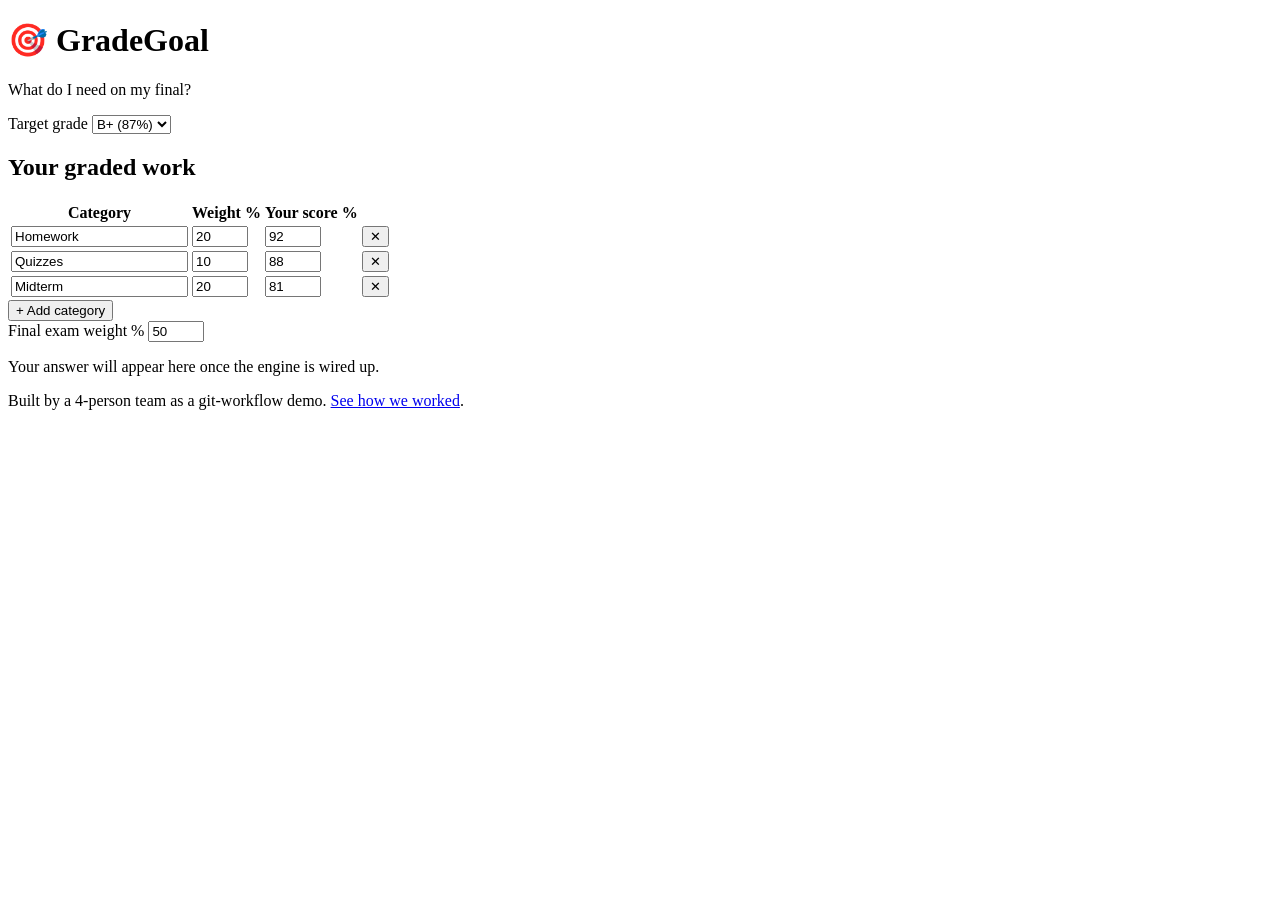
==== index.html @ ec5f2b6c "feat: add page skeleton with category table" ====
<!DOCTYPE html>
<html lang="en">
<head>
  <meta charset="UTF-8">
  <meta name="viewport" content="width=device-width, initial-scale=1.0">
  <title>GradeGoal — What do I need on my final?</title>
  <meta name="description" content="Find out the exact score you need on your final exam to hit your target grade.">
  <link rel="stylesheet" href="css/styles.css">
</head>
<body>
  <header class="topbar">
    <h1>🎯 GradeGoal</h1>
    <p class="tagline">What do I need on my final?</p>
  </header>

  <main class="card">
    <section class="target-row">
      <label for="target-grade">Target grade</label>
      <select id="target-grade">
        <option value="93">A (93%)</option>
        <option value="90">A− (90%)</option>
        <option value="87" selected>B+ (87%)</option>
        <option value="83">B (83%)</option>
        <option value="80">B− (80%)</option>
        <option value="77">C+ (77%)</option>
        <option value="70">C (70%)</option>
        <option value="60">D (60%)</option>
      </select>
    </section>

    <section class="categories">
      <h2>Your graded work</h2>
      <table id="category-table">
        <thead>
          <tr><th>Category</th><th>Weight %</th><th>Your score %</th><th></th></tr>
        </thead>
        <tbody id="category-rows">
          <tr>
            <td><input type="text" value="Homework" aria-label="Category name"></td>
            <td><input type="number" value="20" min="0" max="100" aria-label="Weight"></td>
            <td><input type="number" value="92" min="0" max="100" aria-label="Score"></td>
            <td><button class="remove-row" aria-label="Remove category">✕</button></td>
          </tr>
          <tr>
            <td><input type="text" value="Quizzes" aria-label="Category name"></td>
            <td><input type="number" value="10" min="0" max="100" aria-label="Weight"></td>
            <td><input type="number" value="88" min="0" max="100" aria-label="Score"></td>
            <td><button class="remove-row" aria-label="Remove category">✕</button></td>
          </tr>
          <tr>
            <td><input type="text" value="Midterm" aria-label="Category name"></td>
            <td><input type="number" value="20" min="0" max="100" aria-label="Weight"></td>
            <td><input type="number" value="81" min="0" max="100" aria-label="Score"></td>
            <td><button class="remove-row" aria-label="Remove category">✕</button></td>
          </tr>
        </tbody>
      </table>
      <button id="add-row" class="ghost">+ Add category</button>
    </section>

    <section class="final-row">
      <label for="final-weight">Final exam weight %</label>
      <input type="number" id="final-weight" value="50" min="0" max="100">
    </section>

    <section class="result" id="result" aria-live="polite">
      <p class="placeholder">Your answer will appear here once the engine is wired up.</p>
    </section>
  </main>

  <footer>
    <p>Built by a 4-person team as a git-workflow demo. <a href="WORKFLOW-GUIDE.md">See how we worked</a>.</p>
  </footer>
</body>
</html>
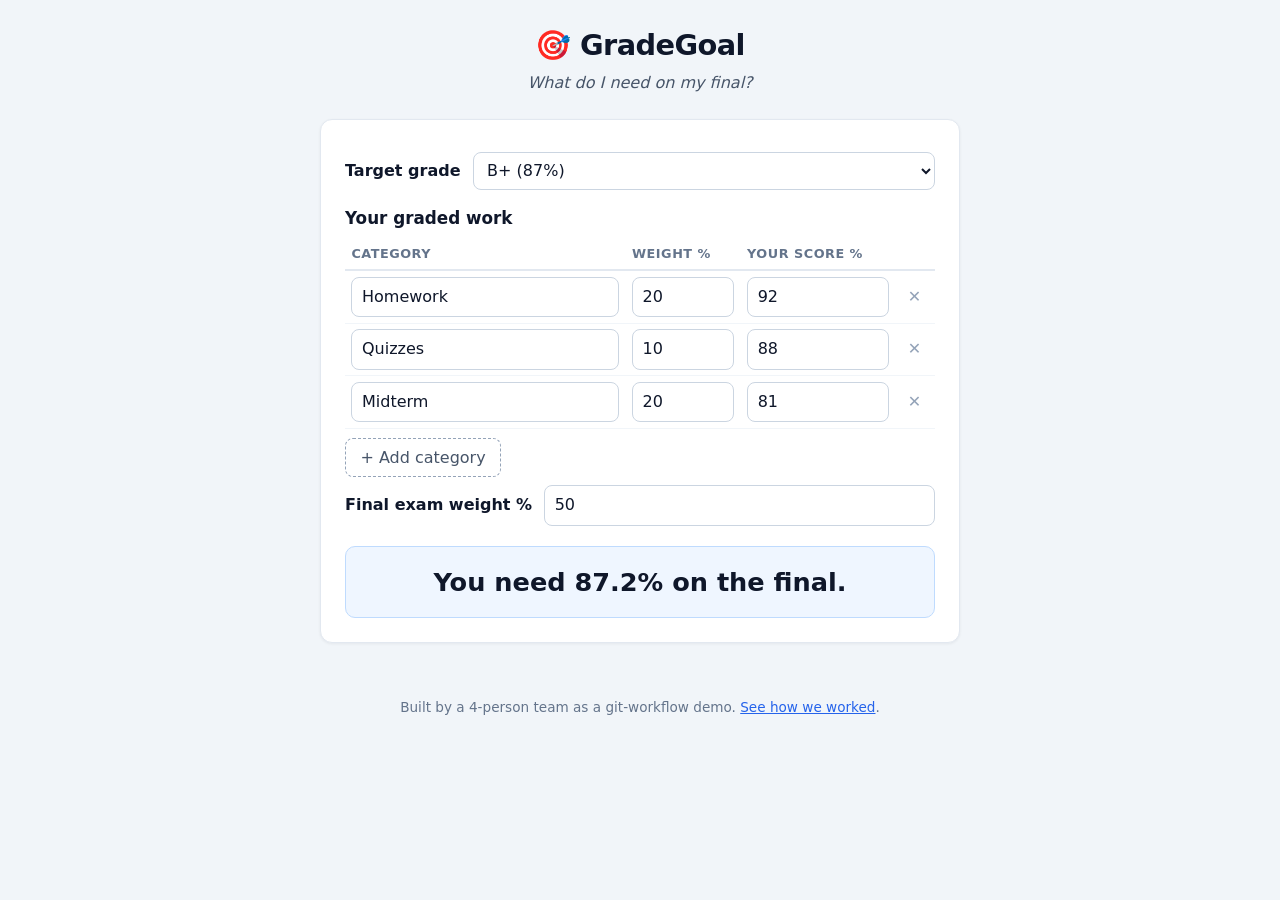
==== commit 8ae842c8: "feat: wire calculation engine to the UI" ====
--- a/index.html
+++ b/index.html
@@ -71,5 +71,7 @@
   <footer>
     <p>Built by a 4-person team as a git-workflow demo. <a href="WORKFLOW-GUIDE.md">See how we worked</a>.</p>
   </footer>
+  <script src="js/engine.js"></script>
+  <script src="js/app.js"></script>
 </body>
 </html>
--- a/css/styles.css
+++ b/css/styles.css
@@ -0,0 +1,189 @@
+/* GradeGoal base styles (light theme). */
+
+* { box-sizing: border-box; }
+
+body {
+  margin: 0;
+  font-family: system-ui, -apple-system, "Segoe UI", Roboto, sans-serif;
+  background: #f1f5f9;
+  color: #0f172a;
+  line-height: 1.5;
+}
+
+.topbar {
+  text-align: center;
+  padding: 1.5rem 1rem 0.5rem;
+}
+.topbar h1 {
+  margin: 0;
+  font-size: 1.8rem;
+  letter-spacing: -0.02em;
+}
+.tagline {
+  margin: 0.25rem 0 0;
+  color: #475569;
+  font-style: italic;
+}
+
+.card {
+  max-width: 40rem;
+  margin: 1rem auto;
+  padding: 1.5rem;
+  background: #ffffff;
+  border: 1px solid #e2e8f0;
+  border-radius: 12px;
+  box-shadow: 0 1px 3px rgba(15, 23, 42, 0.06);
+}
+
+label {
+  font-weight: 600;
+}
+
+input, select {
+  font: inherit;
+  padding: 0.45rem 0.6rem;
+  border: 1px solid #cbd5e1;
+  border-radius: 8px;
+  background: #ffffff;
+  color: inherit;
+}
+input:focus-visible, select:focus-visible, .ghost:focus-visible {
+  outline: 2px solid #2563eb;
+  outline-offset: 1px;
+  border-color: #2563eb;
+}
+
+/* Keep number spinners from crowding narrow table cells. */
+input[type="number"] { -moz-appearance: textfield; }
+input[type="number"]::-webkit-outer-spin-button,
+input[type="number"]::-webkit-inner-spin-button {
+  -webkit-appearance: none;
+  margin: 0;
+}
+
+.target-row, .final-row {
+  display: flex;
+  align-items: center;
+  gap: 0.75rem;
+  margin: 0.5rem 0 1rem;
+}
+.target-row select, .final-row input {
+  flex: 1;
+}
+
+.categories h2 {
+  font-size: 1.05rem;
+  margin: 0 0 0.5rem;
+}
+
+#category-table {
+  width: 100%;
+  border-collapse: collapse;
+}
+#category-table th {
+  text-align: left;
+  font-size: 0.8rem;
+  text-transform: uppercase;
+  letter-spacing: 0.04em;
+  color: #64748b;
+  padding: 0.35rem 0.4rem;
+  border-bottom: 2px solid #e2e8f0;
+}
+#category-table td {
+  padding: 0.35rem 0.4rem;
+  border-bottom: 1px solid #f1f5f9;
+}
+#category-table input {
+  width: 100%;
+  min-width: 4rem;
+}
+#category-table td:last-child {
+  width: 2.5rem;
+}
+
+.remove-row {
+  border: none;
+  background: none;
+  color: #94a3b8;
+  font-size: 1rem;
+  cursor: pointer;
+  padding: 0.25rem 0.4rem;
+  border-radius: 6px;
+}
+.remove-row:hover {
+  background: #fee2e2;
+  color: #b91c1c;
+}
+
+button {
+  font: inherit;
+  cursor: pointer;
+}
+.ghost {
+  margin-top: 0.6rem;
+  padding: 0.4rem 0.9rem;
+  background: none;
+  border: 1px dashed #94a3b8;
+  border-radius: 8px;
+  color: #475569;
+}
+.ghost:hover {
+  border-color: #2563eb;
+  color: #2563eb;
+}
+
+.result {
+  margin-top: 1.25rem;
+  padding: 1rem;
+  border-radius: 10px;
+  background: #eff6ff;
+  border: 1px solid #bfdbfe;
+  font-size: 1.05rem;
+  text-align: center;
+}
+.result .placeholder {
+  margin: 0;
+  color: #64748b;
+  font-size: 0.95rem;
+}
+.result .big {
+  font-size: 1.6rem;
+  font-weight: 700;
+  display: block;
+}
+.result.impossible { background: #fef2f2; border-color: #fecaca; }
+.result.locked-in { background: #f0fdf4; border-color: #bbf7d0; }
+.result .error {
+  color: #b91c1c;
+  font-size: 0.9rem;
+  text-align: left;
+  margin: 0.25rem 0 0;
+}
+
+footer {
+  text-align: center;
+  color: #64748b;
+  font-size: 0.85rem;
+  padding: 1.5rem 1rem 2rem;
+}
+footer a { color: #2563eb; }
+
+/* Small screens: tighten the card and let the table scroll sideways
+   instead of squashing the inputs. */
+@media (max-width: 640px) {
+  .topbar { padding-top: 1rem; }
+  .topbar h1 { font-size: 1.5rem; }
+  .card {
+    margin: 0.5rem;
+    padding: 1rem;
+    border-radius: 10px;
+  }
+  .categories {
+    overflow-x: auto;
+  }
+  #category-table th,
+  #category-table td {
+    padding: 0.3rem 0.25rem;
+  }
+  .result .big { font-size: 1.35rem; }
+}
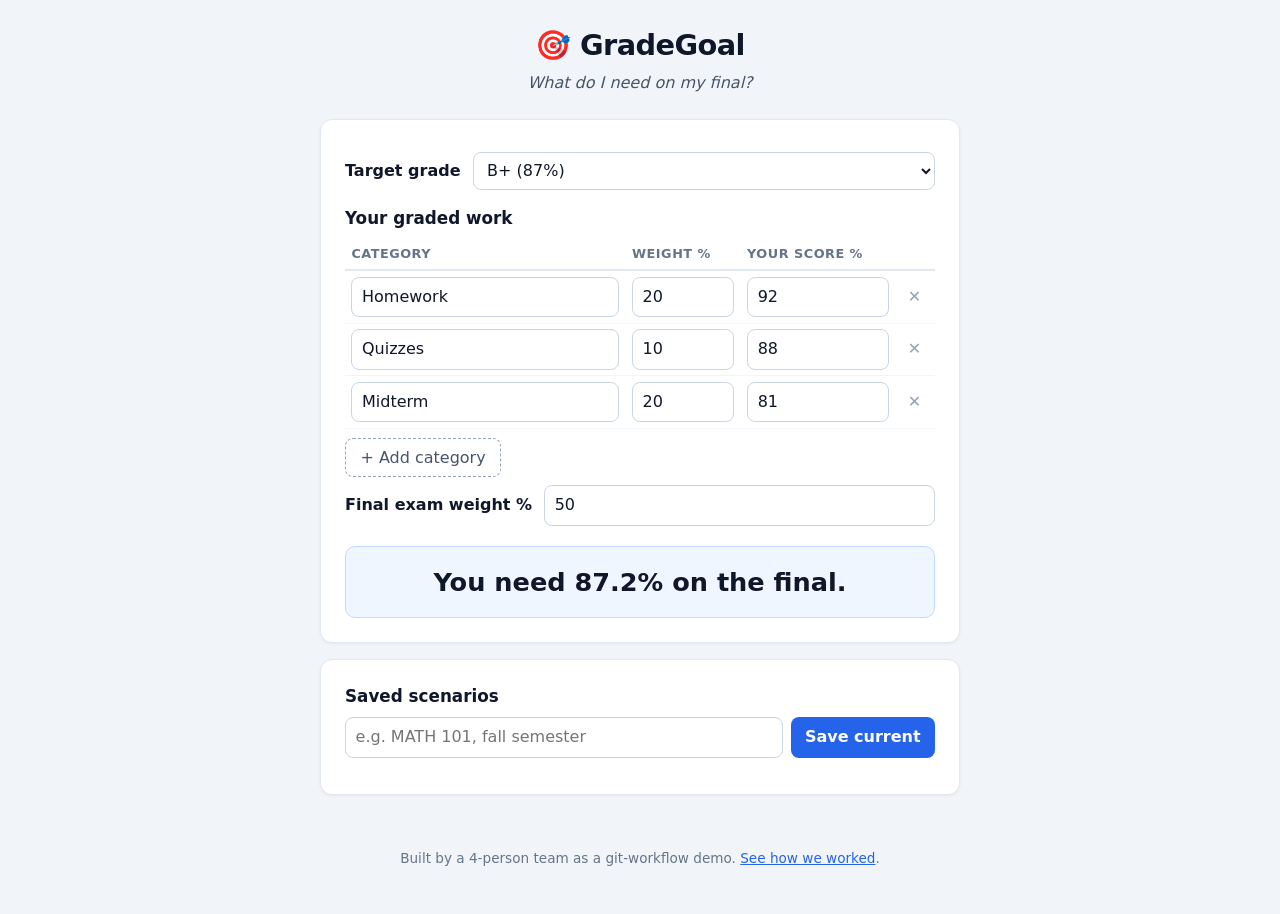
==== commit a28ba767: "feat: save and list named scenarios in the UI" ====
--- a/index.html
+++ b/index.html
@@ -6,6 +6,7 @@
   <title>GradeGoal — What do I need on my final?</title>
   <meta name="description" content="Find out the exact score you need on your final exam to hit your target grade.">
   <link rel="stylesheet" href="css/styles.css">
+  <link rel="stylesheet" href="css/scenarios.css">
 </head>
 <body>
   <header class="topbar">
@@ -68,10 +69,20 @@
     </section>
   </main>
 
+  <section class="scenarios card">
+    <h2>Saved scenarios</h2>
+    <div class="save-row">
+      <input type="text" id="scenario-name" placeholder="e.g. MATH 101, fall semester" maxlength="60" aria-label="Scenario name">
+      <button id="save-scenario">Save current</button>
+    </div>
+    <ul id="scenario-list" aria-label="Saved scenarios"></ul>
+  </section>
+
   <footer>
     <p>Built by a 4-person team as a git-workflow demo. <a href="WORKFLOW-GUIDE.md">See how we worked</a>.</p>
   </footer>
   <script src="js/engine.js"></script>
+  <script src="js/storage.js"></script>
   <script src="js/app.js"></script>
 </body>
 </html>
--- a/css/styles.css
+++ b/css/styles.css
@@ -1,12 +1,36 @@
-/* GradeGoal base styles (light theme). */
+/* GradeGoal styles — theme-token edition.
+   All colors live in :root as custom properties so a palette swap (see the
+   upcoming dark theme) is just a variable override, not a rewrite. */
+
+:root {
+  --bg: #f1f5f9;
+  --text: #0f172a;
+  --muted: #475569;
+  --muted-2: #64748b;
+  --card-bg: #ffffff;
+  --card-border: #e2e8f0;
+  --accent: #2563eb;
+  --input-bg: #ffffff;
+  --input-border: #cbd5e1;
+  --row-line: #f1f5f9;
+  --result-bg: #eff6ff;
+  --result-border: #bfdbfe;
+  --result-impossible-bg: #fef2f2;
+  --result-impossible-border: #fecaca;
+  --result-locked-bg: #f0fdf4;
+  --result-locked-border: #bbf7d0;
+  --danger: #b91c1c;
+  --danger-bg: #fee2e2;
+  --shadow: rgba(15, 23, 42, 0.06);
+}
 
 * { box-sizing: border-box; }
 
 body {
   margin: 0;
   font-family: system-ui, -apple-system, "Segoe UI", Roboto, sans-serif;
-  background: #f1f5f9;
-  color: #0f172a;
+  background: var(--bg);
+  color: var(--text);
   line-height: 1.5;
 }
 
@@ -21,7 +45,7 @@
 }
 .tagline {
   margin: 0.25rem 0 0;
-  color: #475569;
+  color: var(--muted);
   font-style: italic;
 }
 
@@ -29,10 +53,10 @@
   max-width: 40rem;
   margin: 1rem auto;
   padding: 1.5rem;
-  background: #ffffff;
-  border: 1px solid #e2e8f0;
+  background: var(--card-bg);
+  border: 1px solid var(--card-border);
   border-radius: 12px;
-  box-shadow: 0 1px 3px rgba(15, 23, 42, 0.06);
+  box-shadow: 0 1px 3px var(--shadow);
 }
 
 label {
@@ -42,15 +66,15 @@
 input, select {
   font: inherit;
   padding: 0.45rem 0.6rem;
-  border: 1px solid #cbd5e1;
+  border: 1px solid var(--input-border);
   border-radius: 8px;
-  background: #ffffff;
+  background: var(--input-bg);
   color: inherit;
 }
 input:focus-visible, select:focus-visible, .ghost:focus-visible {
-  outline: 2px solid #2563eb;
+  outline: 2px solid var(--accent);
   outline-offset: 1px;
-  border-color: #2563eb;
+  border-color: var(--accent);
 }
 
 /* Keep number spinners from crowding narrow table cells. */
@@ -85,13 +109,13 @@
   font-size: 0.8rem;
   text-transform: uppercase;
   letter-spacing: 0.04em;
-  color: #64748b;
+  color: var(--muted-2);
   padding: 0.35rem 0.4rem;
-  border-bottom: 2px solid #e2e8f0;
+  border-bottom: 2px solid var(--card-border);
 }
 #category-table td {
   padding: 0.35rem 0.4rem;
-  border-bottom: 1px solid #f1f5f9;
+  border-bottom: 1px solid var(--row-line);
 }
 #category-table input {
   width: 100%;
@@ -111,8 +135,8 @@
   border-radius: 6px;
 }
 .remove-row:hover {
-  background: #fee2e2;
-  color: #b91c1c;
+  background: var(--danger-bg);
+  color: var(--danger);
 }
 
 button {
@@ -125,25 +149,25 @@
   background: none;
   border: 1px dashed #94a3b8;
   border-radius: 8px;
-  color: #475569;
+  color: var(--muted);
 }
 .ghost:hover {
-  border-color: #2563eb;
-  color: #2563eb;
+  border-color: var(--accent);
+  color: var(--accent);
 }
 
 .result {
   margin-top: 1.25rem;
   padding: 1rem;
   border-radius: 10px;
-  background: #eff6ff;
-  border: 1px solid #bfdbfe;
+  background: var(--result-bg);
+  border: 1px solid var(--result-border);
   font-size: 1.05rem;
   text-align: center;
 }
 .result .placeholder {
   margin: 0;
-  color: #64748b;
+  color: var(--muted-2);
   font-size: 0.95rem;
 }
 .result .big {
@@ -151,10 +175,10 @@
   font-weight: 700;
   display: block;
 }
-.result.impossible { background: #fef2f2; border-color: #fecaca; }
-.result.locked-in { background: #f0fdf4; border-color: #bbf7d0; }
+.result.impossible { background: var(--result-impossible-bg); border-color: var(--result-impossible-border); }
+.result.locked-in { background: var(--result-locked-bg); border-color: var(--result-locked-border); }
 .result .error {
-  color: #b91c1c;
+  color: var(--danger);
   font-size: 0.9rem;
   text-align: left;
   margin: 0.25rem 0 0;
@@ -162,11 +186,11 @@
 
 footer {
   text-align: center;
-  color: #64748b;
+  color: var(--muted-2);
   font-size: 0.85rem;
   padding: 1.5rem 1rem 2rem;
 }
-footer a { color: #2563eb; }
+footer a { color: var(--accent); }
 
 /* Small screens: tighten the card and let the table scroll sideways
    instead of squashing the inputs. */
--- a/css/scenarios.css
+++ b/css/scenarios.css
@@ -0,0 +1,42 @@
+/* Saved-scenarios panel. Uses the theme tokens from styles.css when they
+   exist, with light-theme fallbacks so this file also works standalone. */
+
+.scenarios { margin-top: 1rem; }
+.scenarios h2 { font-size: 1.05rem; margin: 0 0 0.5rem; }
+
+.save-row { display: flex; gap: 0.5rem; }
+.save-row input { flex: 1; }
+.save-row button {
+  padding: 0.45rem 0.9rem;
+  border: none;
+  border-radius: 8px;
+  background: var(--accent, #2563eb);
+  color: #ffffff;
+  font-weight: 600;
+}
+
+#scenario-list { list-style: none; margin: 0.75rem 0 0; padding: 0; }
+#scenario-list li {
+  display: flex;
+  align-items: center;
+  gap: 0.5rem;
+  padding: 0.45rem 0.2rem;
+  border-bottom: 1px solid var(--row-line, #f1f5f9);
+}
+#scenario-list .name { font-weight: 600; flex: 1; }
+#scenario-list .when { color: var(--muted-2, #64748b); font-size: 0.8rem; }
+
+.remove-scenario {
+  border: none;
+  background: none;
+  color: #94a3b8;
+  cursor: pointer;
+  padding: 0.25rem 0.4rem;
+  border-radius: 6px;
+}
+.remove-scenario:hover {
+  background: var(--danger-bg, #fee2e2);
+  color: var(--danger, #b91c1c);
+}
+
+.invalid { border-color: var(--danger, #b91c1c) !important; }
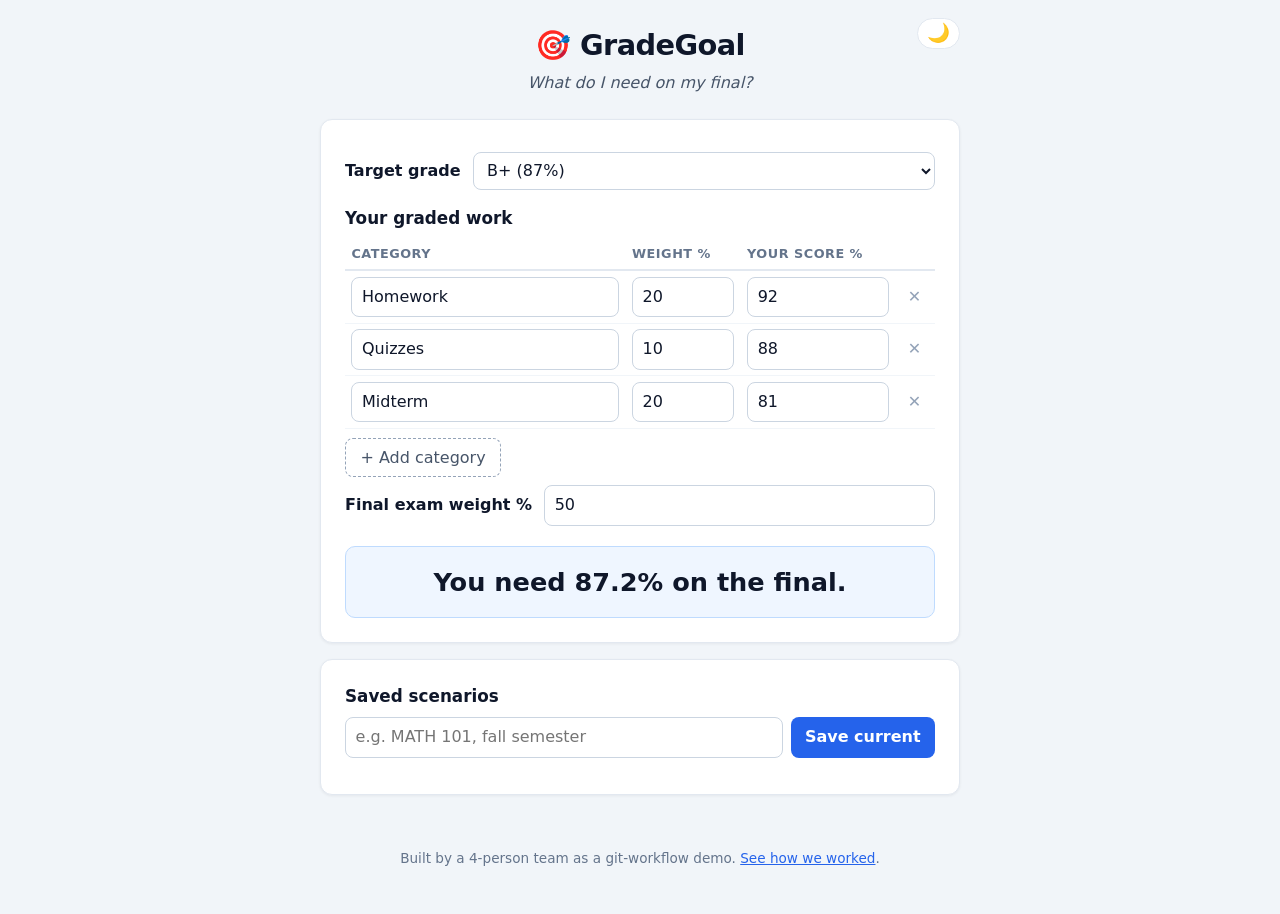
==== commit f27be7e6: "feat: theme toggle with system-preference default" ====
--- a/index.html
+++ b/index.html
@@ -7,9 +7,20 @@
   <meta name="description" content="Find out the exact score you need on your final exam to hit your target grade.">
   <link rel="stylesheet" href="css/styles.css">
   <link rel="stylesheet" href="css/scenarios.css">
+  <script>
+    // Set the theme before first paint so there is no light-mode flash.
+    // Saved choice wins; otherwise follow the system preference.
+    (function () {
+      var saved = localStorage.getItem('gradegoal.theme');
+      var dark = saved ? saved === 'dark'
+                       : window.matchMedia('(prefers-color-scheme: dark)').matches;
+      if (dark) document.documentElement.dataset.theme = 'dark';
+    })();
+  </script>
 </head>
 <body>
   <header class="topbar">
+    <button id="theme-toggle" class="theme-toggle" aria-pressed="false" title="Switch theme">🌙</button>
     <h1>🎯 GradeGoal</h1>
     <p class="tagline">What do I need on my final?</p>
   </header>
--- a/css/styles.css
+++ b/css/styles.css
@@ -35,9 +35,23 @@
 }
 
 .topbar {
+  position: relative;
   text-align: center;
   padding: 1.5rem 1rem 0.5rem;
 }
+
+.theme-toggle {
+  position: absolute;
+  top: 1.1rem;
+  right: max(1rem, calc((100% - 40rem) / 2));
+  font-size: 1.15rem;
+  line-height: 1;
+  padding: 0.35rem 0.55rem;
+  border: 1px solid var(--card-border);
+  border-radius: 999px;
+  background: var(--card-bg);
+}
+.theme-toggle:hover { border-color: var(--accent); }
 .topbar h1 {
   margin: 0;
   font-size: 1.8rem;
@@ -211,3 +225,32 @@
   }
   .result .big { font-size: 1.35rem; }
 }
+
+/* Dark palette: one variable block overrides everything. The toggle in
+   the header sets data-theme="dark" on <html>; without it we inherit the
+   light tokens defined in :root above. */
+[data-theme="dark"] {
+  --bg: #0b1220;
+  --text: #e2e8f0;
+  --muted: #94a3b8;
+  --muted-2: #7d8ba1;
+  --card-bg: #131c2e;
+  --card-border: #24304a;
+  --accent: #60a5fa;
+  --input-bg: #0f1728;
+  --input-border: #33415580;
+  --row-line: #1c2740;
+  --result-bg: #172554;
+  --result-border: #1e40af;
+  --result-impossible-bg: #3f1d1d;
+  --result-impossible-border: #7f1d1d;
+  --result-locked-bg: #14301f;
+  --result-locked-border: #166534;
+  --danger: #f87171;
+  --danger-bg: #3f1d1d;
+  --shadow: rgba(0, 0, 0, 0.35);
+}
+
+/* Color-scheme tells the browser to render native controls (select,
+   number spinners, scrollbars) dark as well. */
+[data-theme="dark"] { color-scheme: dark; }
--- a/css/scenarios.css
+++ b/css/scenarios.css
@@ -26,6 +26,19 @@
 #scenario-list .name { font-weight: 600; flex: 1; }
 #scenario-list .when { color: var(--muted-2, #64748b); font-size: 0.8rem; }
 
+.load-scenario {
+  border: none;
+  background: none;
+  color: inherit;
+  font: inherit;
+  font-weight: 600;
+  flex: 1;
+  text-align: left;
+  cursor: pointer;
+  padding: 0.15rem 0;
+}
+.load-scenario:hover { color: var(--accent, #2563eb); text-decoration: underline; }
+
 .remove-scenario {
   border: none;
   background: none;
